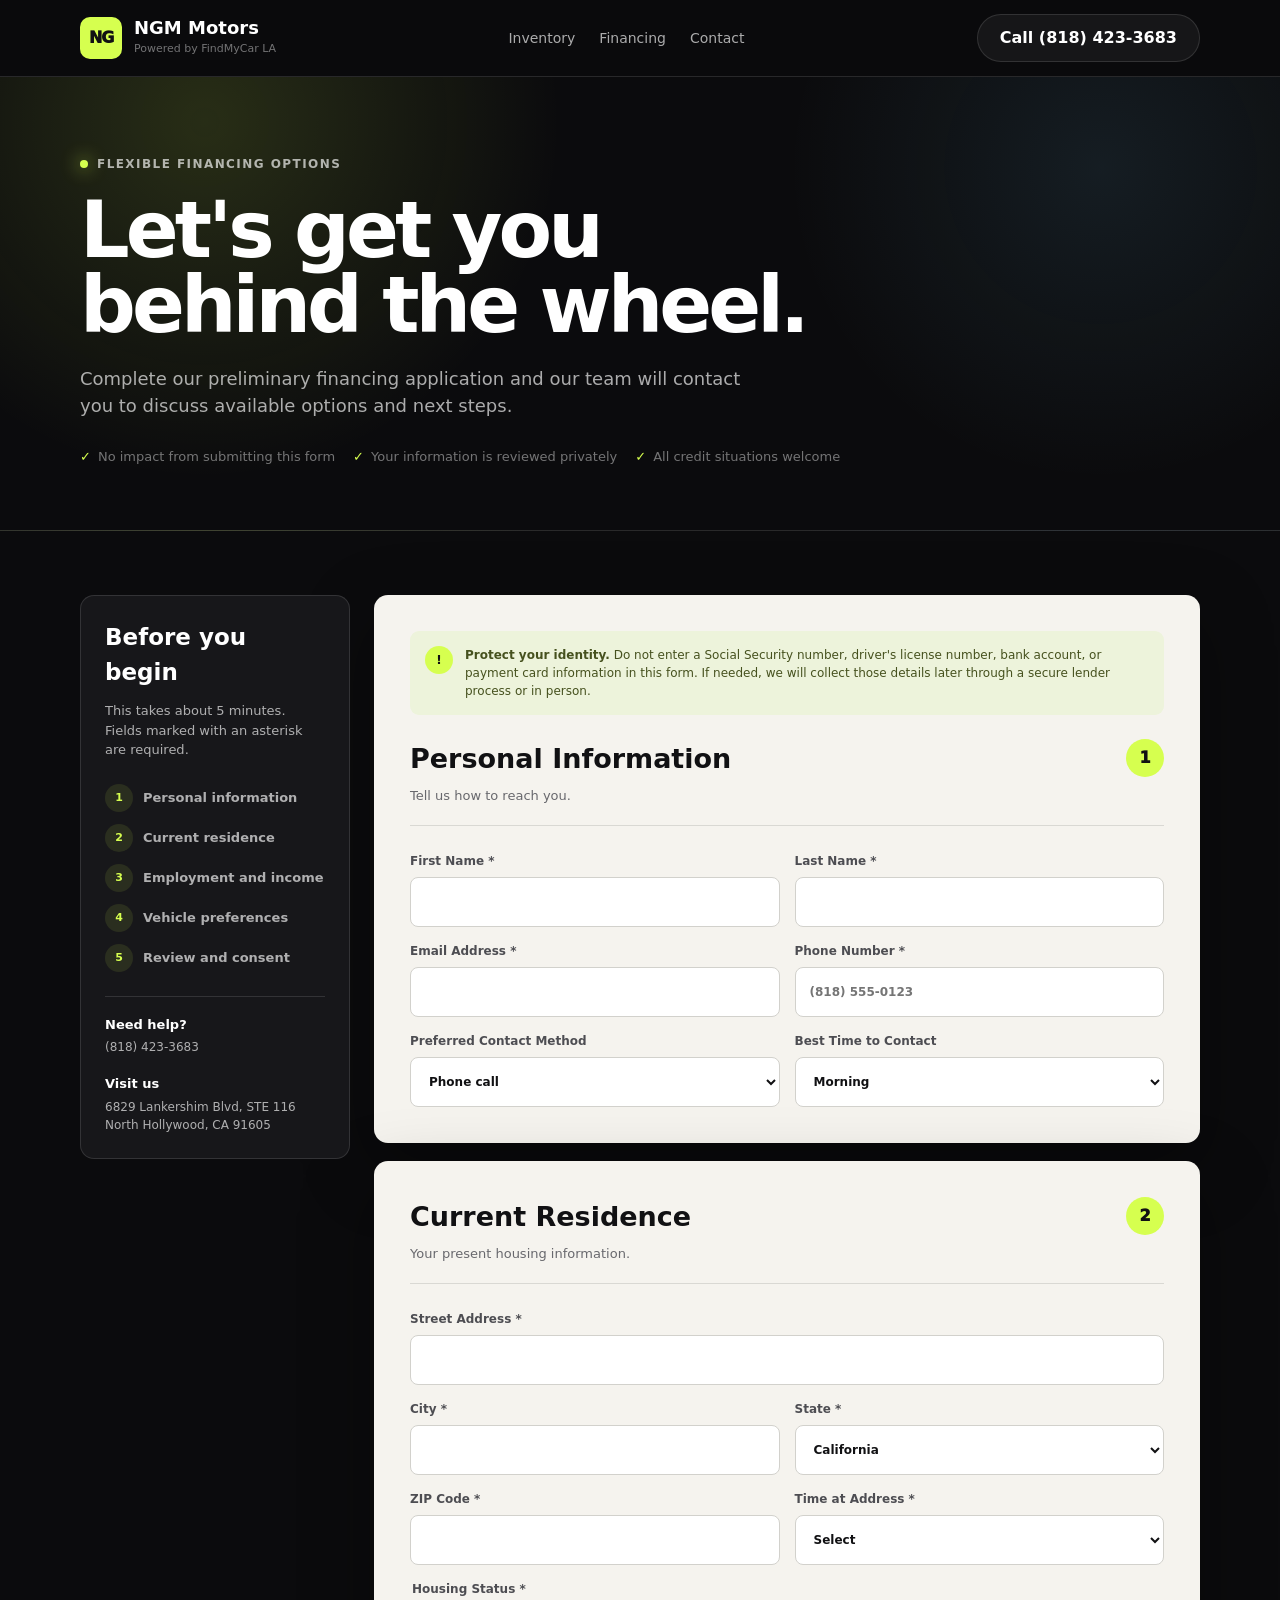
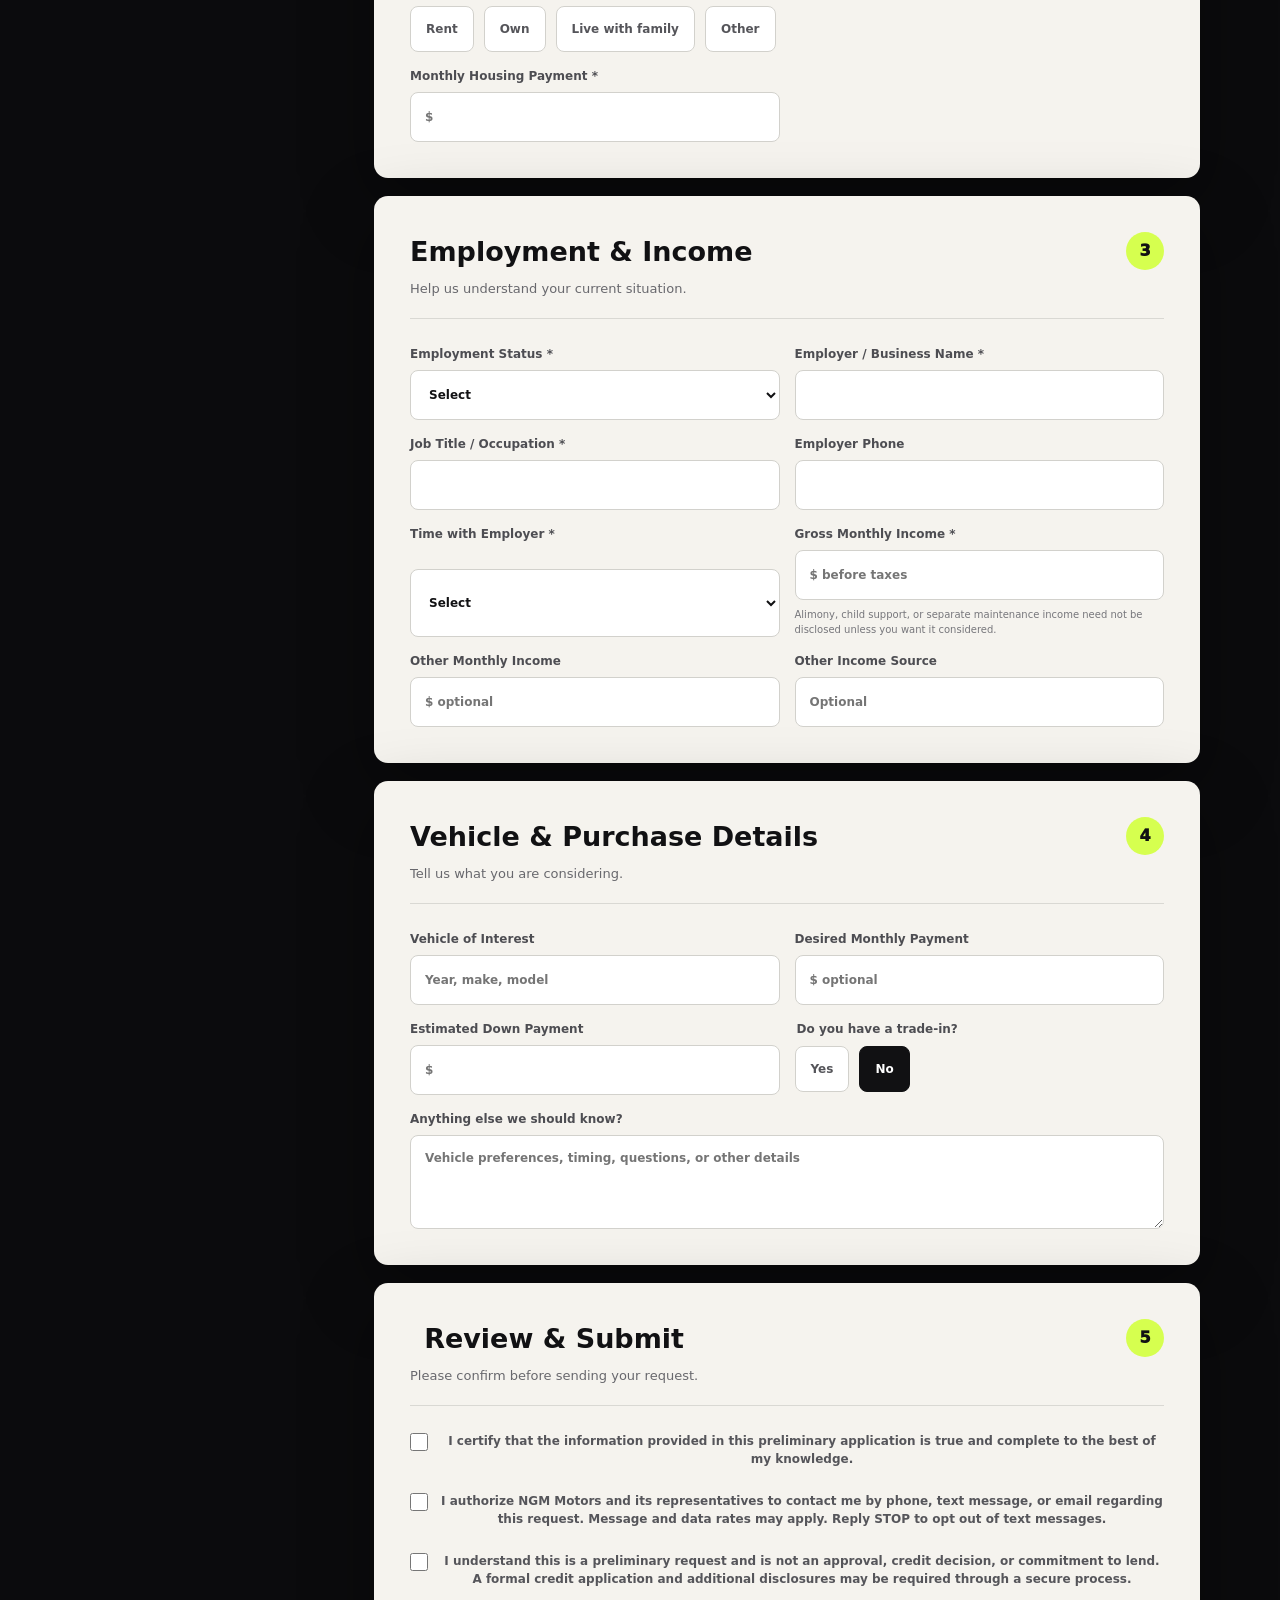
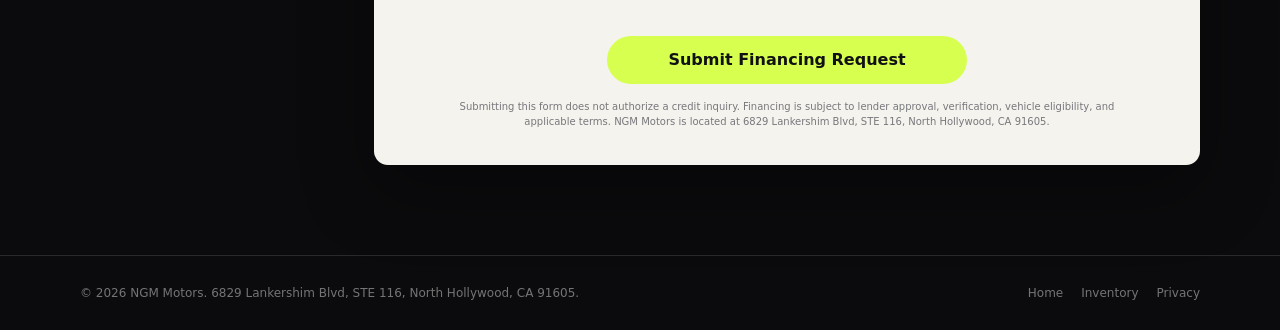
==== financing.html @ ab45f1ca "Add financing application and dealership address" ====
<!DOCTYPE html>
<html lang="en">
<head>
  <meta charset="UTF-8">
  <meta name="viewport" content="width=device-width, initial-scale=1.0">
  <meta name="description" content="Apply for vehicle financing with NGM Motors in North Hollywood, California. Submit a secure preliminary financing request online.">
  <title>Apply for Financing | NGM Motors</title>
  <style>
    :root {
      --bg: #0b0b0d;
      --panel: #17171a;
      --text: #fff;
      --muted: rgba(255,255,255,.66);
      --faint: rgba(255,255,255,.43);
      --line: rgba(255,255,255,.12);
      --accent: #d6ff4f;
      --ink: #111113;
      --paper: #f5f3ee;
      --radius: 14px;
      --shadow: 0 24px 70px rgba(0,0,0,.35);
    }
    * { box-sizing: border-box; }
    html { scroll-behavior: smooth; }
    body { margin: 0; background: var(--bg); color: var(--text); font-family: Inter, ui-sans-serif, system-ui, -apple-system, BlinkMacSystemFont, "Segoe UI", sans-serif; line-height: 1.5; }
    a { color: inherit; text-decoration: none; }
    button, input, select, textarea { font: inherit; }
    button, select { cursor: pointer; }
    h1, h2, h3, p { margin-top: 0; }
    .container { width: min(1120px, calc(100% - 32px)); margin: 0 auto; }
    .site-header { position: sticky; top: 0; z-index: 20; border-bottom: 1px solid var(--line); background: rgba(11,11,13,.88); backdrop-filter: blur(18px); }
    .header-inner { display: flex; align-items: center; justify-content: space-between; gap: 24px; min-height: 76px; }
    .brand { display: flex; align-items: center; gap: 12px; }
    .brand-mark { display: grid; width: 42px; height: 42px; place-items: center; border-radius: 10px; background: var(--accent); color: var(--ink); font-weight: 950; letter-spacing: -.08em; }
    .brand-name { display: block; font-size: 18px; font-weight: 900; line-height: 1; }
    .brand-note { display: block; margin-top: 4px; color: var(--faint); font-size: 11px; }
    .nav { display: flex; align-items: center; gap: 24px; color: var(--muted); font-size: 14px; }
    .nav a:hover { color: var(--text); }
    .button { display: inline-flex; min-height: 48px; align-items: center; justify-content: center; gap: 8px; border: 1px solid transparent; border-radius: 999px; padding: 0 22px; font-weight: 850; transition: transform .16s ease, background .16s ease; }
    .button:hover { transform: translateY(-1px); }
    .button-primary { background: var(--accent); color: var(--ink); }
    .button-primary:hover { background: #e2ff76; }
    .button-ghost { border-color: var(--line); background: rgba(255,255,255,.05); color: var(--text); }

    .hero { border-bottom: 1px solid var(--line); background: radial-gradient(circle at 16% 10%, rgba(214,255,79,.14), transparent 31%), radial-gradient(circle at 86% 20%, rgba(125,211,252,.09), transparent 27%), var(--bg); }
    .hero-inner { padding: 74px 0 64px; }
    .eyebrow { display: inline-flex; align-items: center; gap: 9px; margin-bottom: 20px; color: var(--muted); font-size: 12px; font-weight: 850; letter-spacing: .12em; text-transform: uppercase; }
    .eyebrow::before { content: ""; width: 8px; height: 8px; border-radius: 50%; background: var(--accent); box-shadow: 0 0 18px var(--accent); }
    h1 { max-width: 840px; margin-bottom: 22px; font-size: clamp(46px, 7vw, 78px); line-height: .96; letter-spacing: -.05em; }
    .hero-copy { max-width: 690px; margin-bottom: 0; color: var(--muted); font-size: 18px; }
    .trust-row { display: flex; flex-wrap: wrap; gap: 18px; margin-top: 28px; color: var(--faint); font-size: 13px; }
    .trust-row span::before { content: "\2713"; margin-right: 7px; color: var(--accent); font-weight: 900; }

    .application-section { padding: 64px 0 90px; }
    .application-layout { display: grid; grid-template-columns: 270px minmax(0,1fr); gap: 24px; align-items: start; }
    .application-aside { position: sticky; top: 100px; border: 1px solid var(--line); border-radius: var(--radius); background: var(--panel); padding: 24px; }
    .application-aside h2 { margin-bottom: 12px; font-size: 23px; }
    .application-aside p { color: var(--muted); font-size: 13px; }
    .steps { display: grid; gap: 12px; margin: 24px 0; padding: 0; list-style: none; counter-reset: steps; }
    .steps li { display: flex; align-items: center; gap: 10px; color: var(--muted); font-size: 13px; font-weight: 750; }
    .steps li::before { counter-increment: steps; content: counter(steps); display: grid; width: 28px; height: 28px; flex: 0 0 auto; place-items: center; border-radius: 50%; background: rgba(214,255,79,.1); color: var(--accent); font-size: 11px; font-weight: 900; }
    .dealer-card { border-top: 1px solid var(--line); padding-top: 18px; color: var(--muted); font-size: 12px; }
    .dealer-card strong { display: block; margin-bottom: 4px; color: var(--text); font-size: 13px; }

    .finance-form { display: grid; gap: 18px; }
    .form-card { border-radius: var(--radius); background: var(--paper); color: var(--ink); padding: clamp(24px,4vw,36px); box-shadow: var(--shadow); }
    .section-heading { display: flex; align-items: start; justify-content: space-between; gap: 20px; margin-bottom: 26px; border-bottom: 1px solid rgba(17,17,19,.12); padding-bottom: 20px; }
    .section-heading h2 { margin-bottom: 6px; font-size: 27px; }
    .section-heading p { margin-bottom: 0; color: #68686d; font-size: 13px; }
    .section-number { display: grid; width: 38px; height: 38px; flex: 0 0 auto; place-items: center; border-radius: 50%; background: var(--accent); font-weight: 950; }
    .fields { display: grid; grid-template-columns: repeat(2,minmax(0,1fr)); gap: 15px; }
    .field { display: grid; gap: 7px; color: #4d4d52; font-size: 12px; font-weight: 850; }
    .field-full { grid-column: 1/-1; }
    .field input, .field select, .field textarea { width: 100%; min-width: 0; border: 1px solid #d2d1cc; border-radius: 8px; background: #fff; color: var(--ink); outline: 0; padding: 13px 14px; }
    .field input, .field select { min-height: 50px; }
    .field textarea { min-height: 94px; resize: vertical; }
    .field input:focus, .field select:focus, .field textarea:focus { border-color: var(--ink); box-shadow: 0 0 0 3px rgba(17,17,19,.08); }
    .field-help { color: #76767b; font-size: 10px; font-weight: 500; }
    .security-note { display: flex; align-items: start; gap: 12px; margin-bottom: 24px; border-radius: 9px; background: #edf3db; padding: 15px; color: #46511e; font-size: 12px; }
    .security-icon { display: grid; width: 28px; height: 28px; flex: 0 0 auto; place-items: center; border-radius: 50%; background: var(--accent); color: var(--ink); font-weight: 900; }
    .radio-group { display: flex; flex-wrap: wrap; gap: 10px; }
    .radio-option { position: relative; }
    .radio-option input { position: absolute; opacity: 0; pointer-events: none; }
    .radio-option span { display: inline-flex; min-height: 46px; align-items: center; border: 1px solid #d2d1cc; border-radius: 8px; background: #fff; padding: 0 15px; color: #55555a; font-size: 12px; font-weight: 800; }
    .radio-option input:checked + span { border-color: var(--ink); background: var(--ink); color: #fff; }
    .consent { display: grid; grid-template-columns: 20px 1fr; gap: 10px; align-items: start; color: #55555a; font-size: 12px; font-weight: 600; }
    .consent input { width: 18px; height: 18px; margin: 1px 0 0; accent-color: var(--ink); }
    .submit-card { text-align: center; }
    .submit-card .button { width: min(360px,100%); }
    .fine-print { max-width: 700px; margin: 15px auto 0; color: #77777c; font-size: 10px; }
    .form-message { display: none; margin: 0 0 18px; border-radius: 8px; padding: 13px; font-size: 13px; font-weight: 800; }
    .form-message.visible { display: block; }
    .form-message.success { background: #eaf5d1; color: #3d4a15; }
    .form-message.error { background: #fce8e8; color: #8d2525; }

    .footer { border-top: 1px solid var(--line); padding: 28px 0; color: var(--faint); font-size: 12px; }
    .footer-inner { display: flex; justify-content: space-between; gap: 20px; }
    .footer-links { display: flex; flex-wrap: wrap; gap: 18px; }
    .footer a:hover { color: var(--text); }
    @media (max-width: 860px) { .nav { display: none; } .application-layout { grid-template-columns: 1fr; } .application-aside { position: static; } .steps { grid-template-columns: repeat(2,1fr); } }
    @media (max-width: 620px) { .container { width: min(100% - 24px,1120px); } .header-inner { min-height: 68px; } .header-inner > .button { display: none; } .hero-inner { padding: 52px 0 44px; } .application-section { padding: 38px 0 64px; } .steps, .fields { grid-template-columns: 1fr; } .field-full { grid-column: auto; } .section-heading { align-items: stretch; flex-direction: column-reverse; } .footer-inner { flex-direction: column; } }
  </style>
</head>
<body>
  <header class="site-header">
    <div class="container header-inner">
      <a class="brand" href="index.html" aria-label="NGM Motors home"><span class="brand-mark">NG</span><span><span class="brand-name">NGM Motors</span><span class="brand-note">Powered by FindMyCar LA</span></span></a>
      <nav class="nav" aria-label="Main navigation"><a href="index.html#inventory">Inventory</a><a href="financing.html">Financing</a><a href="index.html#contact">Contact</a></nav>
      <a class="button button-ghost" href="tel:+18184233683">Call (818) 423-3683</a>
    </div>
  </header>

  <main>
    <section class="hero">
      <div class="container hero-inner">
        <p class="eyebrow">Flexible financing options</p>
        <h1>Let's get you<br>behind the wheel.</h1>
        <p class="hero-copy">Complete our preliminary financing application and our team will contact you to discuss available options and next steps.</p>
        <div class="trust-row"><span>No impact from submitting this form</span><span>Your information is reviewed privately</span><span>All credit situations welcome</span></div>
      </div>
    </section>

    <section class="application-section">
      <div class="container application-layout">
        <aside class="application-aside">
          <h2>Before you begin</h2>
          <p>This takes about 5 minutes. Fields marked with an asterisk are required.</p>
          <ol class="steps"><li>Personal information</li><li>Current residence</li><li>Employment and income</li><li>Vehicle preferences</li><li>Review and consent</li></ol>
          <div class="dealer-card"><strong>Need help?</strong><a href="tel:+18184233683">(818) 423-3683</a><br><br><strong>Visit us</strong>6829 Lankershim Blvd, STE 116<br>North Hollywood, CA 91605</div>
        </aside>

        <form id="financeForm" class="finance-form" action="https://formspree.io/f/mrededgd" method="POST">
          <input type="hidden" name="request_type" value="Preliminary financing application">
          <section class="form-card">
            <div class="security-note"><span class="security-icon">!</span><span><strong>Protect your identity.</strong> Do not enter a Social Security number, driver's license number, bank account, or payment card information in this form. If needed, we will collect those details later through a secure lender process or in person.</span></div>
            <div class="section-heading"><div><h2>Personal Information</h2><p>Tell us how to reach you.</p></div><span class="section-number">1</span></div>
            <div class="fields">
              <label class="field">First Name *<input name="first_name" type="text" autocomplete="given-name" required></label>
              <label class="field">Last Name *<input name="last_name" type="text" autocomplete="family-name" required></label>
              <label class="field">Email Address *<input name="email" type="email" autocomplete="email" required></label>
              <label class="field">Phone Number *<input name="phone" type="tel" autocomplete="tel" placeholder="(818) 555-0123" required></label>
              <label class="field">Preferred Contact Method<select name="preferred_contact"><option>Phone call</option><option>Text message</option><option>Email</option></select></label>
              <label class="field">Best Time to Contact<select name="best_contact_time"><option>Morning</option><option>Afternoon</option><option>Evening</option></select></label>
            </div>
          </section>

          <section class="form-card">
            <div class="section-heading"><div><h2>Current Residence</h2><p>Your present housing information.</p></div><span class="section-number">2</span></div>
            <div class="fields">
              <label class="field field-full">Street Address *<input name="street_address" type="text" autocomplete="street-address" required></label>
              <label class="field">City *<input name="city" type="text" autocomplete="address-level2" required></label>
              <label class="field">State *<select name="state" autocomplete="address-level1" required><option value="CA">California</option><option value="AZ">Arizona</option><option value="NV">Nevada</option><option value="OR">Oregon</option><option value="other">Other</option></select></label>
              <label class="field">ZIP Code *<input name="zip" type="text" inputmode="numeric" autocomplete="postal-code" pattern="[0-9]{5}(-[0-9]{4})?" required></label>
              <label class="field">Time at Address *<select name="time_at_address" required><option value="">Select</option><option>Less than 1 year</option><option>1-2 years</option><option>2-5 years</option><option>5+ years</option></select></label>
              <fieldset class="field field-full" style="border:0;padding:0;margin:0"><legend style="margin-bottom:8px">Housing Status *</legend><div class="radio-group"><label class="radio-option"><input type="radio" name="housing_status" value="Rent" required><span>Rent</span></label><label class="radio-option"><input type="radio" name="housing_status" value="Own"><span>Own</span></label><label class="radio-option"><input type="radio" name="housing_status" value="Family"><span>Live with family</span></label><label class="radio-option"><input type="radio" name="housing_status" value="Other"><span>Other</span></label></div></fieldset>
              <label class="field">Monthly Housing Payment *<input name="monthly_housing_payment" type="number" min="0" step="1" inputmode="decimal" placeholder="$" required></label>
            </div>
          </section>

          <section class="form-card">
            <div class="section-heading"><div><h2>Employment &amp; Income</h2><p>Help us understand your current situation.</p></div><span class="section-number">3</span></div>
            <div class="fields">
              <label class="field">Employment Status *<select name="employment_status" required><option value="">Select</option><option>Employed</option><option>Self-employed</option><option>Retired</option><option>Student</option><option>Other income</option></select></label>
              <label class="field">Employer / Business Name *<input name="employer" type="text" autocomplete="organization" required></label>
              <label class="field">Job Title / Occupation *<input name="occupation" type="text" autocomplete="organization-title" required></label>
              <label class="field">Employer Phone<input name="employer_phone" type="tel"></label>
              <label class="field">Time with Employer *<select name="employment_duration" required><option value="">Select</option><option>Less than 1 year</option><option>1-2 years</option><option>2-5 years</option><option>5+ years</option></select></label>
              <label class="field">Gross Monthly Income *<input name="gross_monthly_income" type="number" min="0" step="1" inputmode="decimal" placeholder="$ before taxes" required><span class="field-help">Alimony, child support, or separate maintenance income need not be disclosed unless you want it considered.</span></label>
              <label class="field">Other Monthly Income<input name="other_monthly_income" type="number" min="0" step="1" inputmode="decimal" placeholder="$ optional"></label>
              <label class="field">Other Income Source<input name="other_income_source" type="text" placeholder="Optional"></label>
            </div>
          </section>

          <section class="form-card">
            <div class="section-heading"><div><h2>Vehicle &amp; Purchase Details</h2><p>Tell us what you are considering.</p></div><span class="section-number">4</span></div>
            <div class="fields">
              <label class="field">Vehicle of Interest<input name="vehicle_interest" type="text" placeholder="Year, make, model"></label>
              <label class="field">Desired Monthly Payment<input name="desired_monthly_payment" type="number" min="0" step="1" inputmode="decimal" placeholder="$ optional"></label>
              <label class="field">Estimated Down Payment<input name="down_payment" type="number" min="0" step="1" inputmode="decimal" placeholder="$"></label>
              <fieldset class="field" style="border:0;padding:0;margin:0"><legend style="margin-bottom:8px">Do you have a trade-in?</legend><div class="radio-group"><label class="radio-option"><input type="radio" name="trade_in" value="Yes"><span>Yes</span></label><label class="radio-option"><input type="radio" name="trade_in" value="No" checked><span>No</span></label></div></fieldset>
              <label class="field field-full">Anything else we should know?<textarea name="notes" placeholder="Vehicle preferences, timing, questions, or other details"></textarea></label>
            </div>
          </section>

          <section class="form-card submit-card">
            <div class="section-heading"><div><h2>Review &amp; Submit</h2><p>Please confirm before sending your request.</p></div><span class="section-number">5</span></div>
            <div id="formMessage" class="form-message" role="status"></div>
            <label class="consent"><input name="accuracy_consent" type="checkbox" required><span>I certify that the information provided in this preliminary application is true and complete to the best of my knowledge.</span></label>
            <br>
            <label class="consent"><input name="contact_consent" type="checkbox" required><span>I authorize NGM Motors and its representatives to contact me by phone, text message, or email regarding this request. Message and data rates may apply. Reply STOP to opt out of text messages.</span></label>
            <br>
            <label class="consent"><input name="credit_notice" type="checkbox" required><span>I understand this is a preliminary request and is not an approval, credit decision, or commitment to lend. A formal credit application and additional disclosures may be required through a secure process.</span></label>
            <br><br>
            <button id="submitButton" class="button button-primary" type="submit">Submit Financing Request</button>
            <p class="fine-print">Submitting this form does not authorize a credit inquiry. Financing is subject to lender approval, verification, vehicle eligibility, and applicable terms. NGM Motors is located at 6829 Lankershim Blvd, STE 116, North Hollywood, CA 91605.</p>
          </section>
        </form>
      </div>
    </section>
  </main>

  <footer class="footer"><div class="container footer-inner"><span>&copy; 2026 NGM Motors. 6829 Lankershim Blvd, STE 116, North Hollywood, CA 91605.</span><span class="footer-links"><a href="index.html">Home</a><a href="index.html#inventory">Inventory</a><a href="https://fndmycar.com/privacy.html">Privacy</a></span></div></footer>
  <script>
    const form = document.querySelector("#financeForm");
    const message = document.querySelector("#formMessage");
    const submitButton = document.querySelector("#submitButton");

    form.addEventListener("submit", async event => {
      event.preventDefault();
      message.className = "form-message";
      submitButton.disabled = true;
      submitButton.textContent = "Sending...";

      try {
        const response = await fetch(form.action, {
          method: form.method,
          body: new FormData(form),
          headers: { Accept: "application/json" }
        });
        if (!response.ok) throw new Error("Request failed");
        message.textContent = "Thank you. Your preliminary financing request has been received. Our team will contact you shortly.";
        message.className = "form-message success visible";
        form.reset();
        message.scrollIntoView({ behavior: "smooth", block: "center" });
      } catch (error) {
        message.textContent = "We could not send your request. Please call us at (818) 423-3683 for assistance.";
        message.className = "form-message error visible";
      } finally {
        submitButton.disabled = false;
        submitButton.textContent = "Submit Financing Request";
      }
    });
  </script>
</body>
</html>
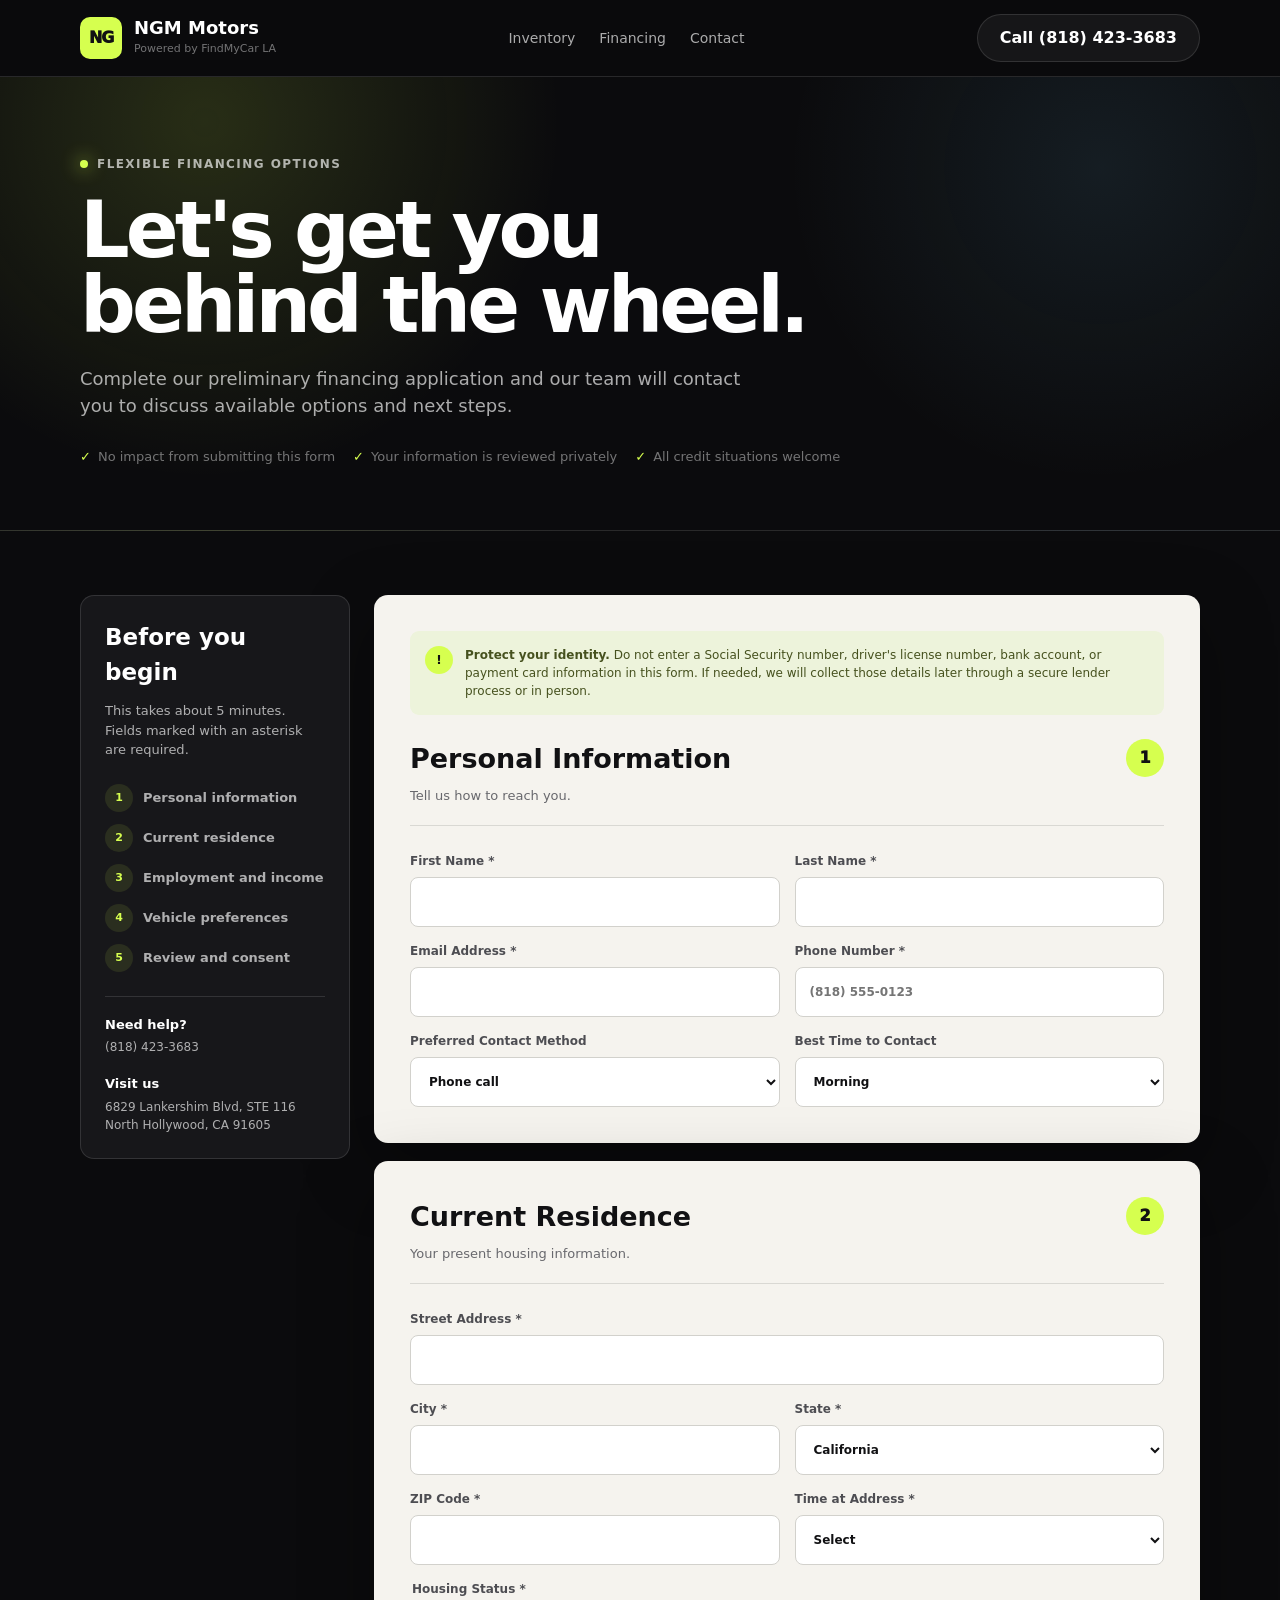
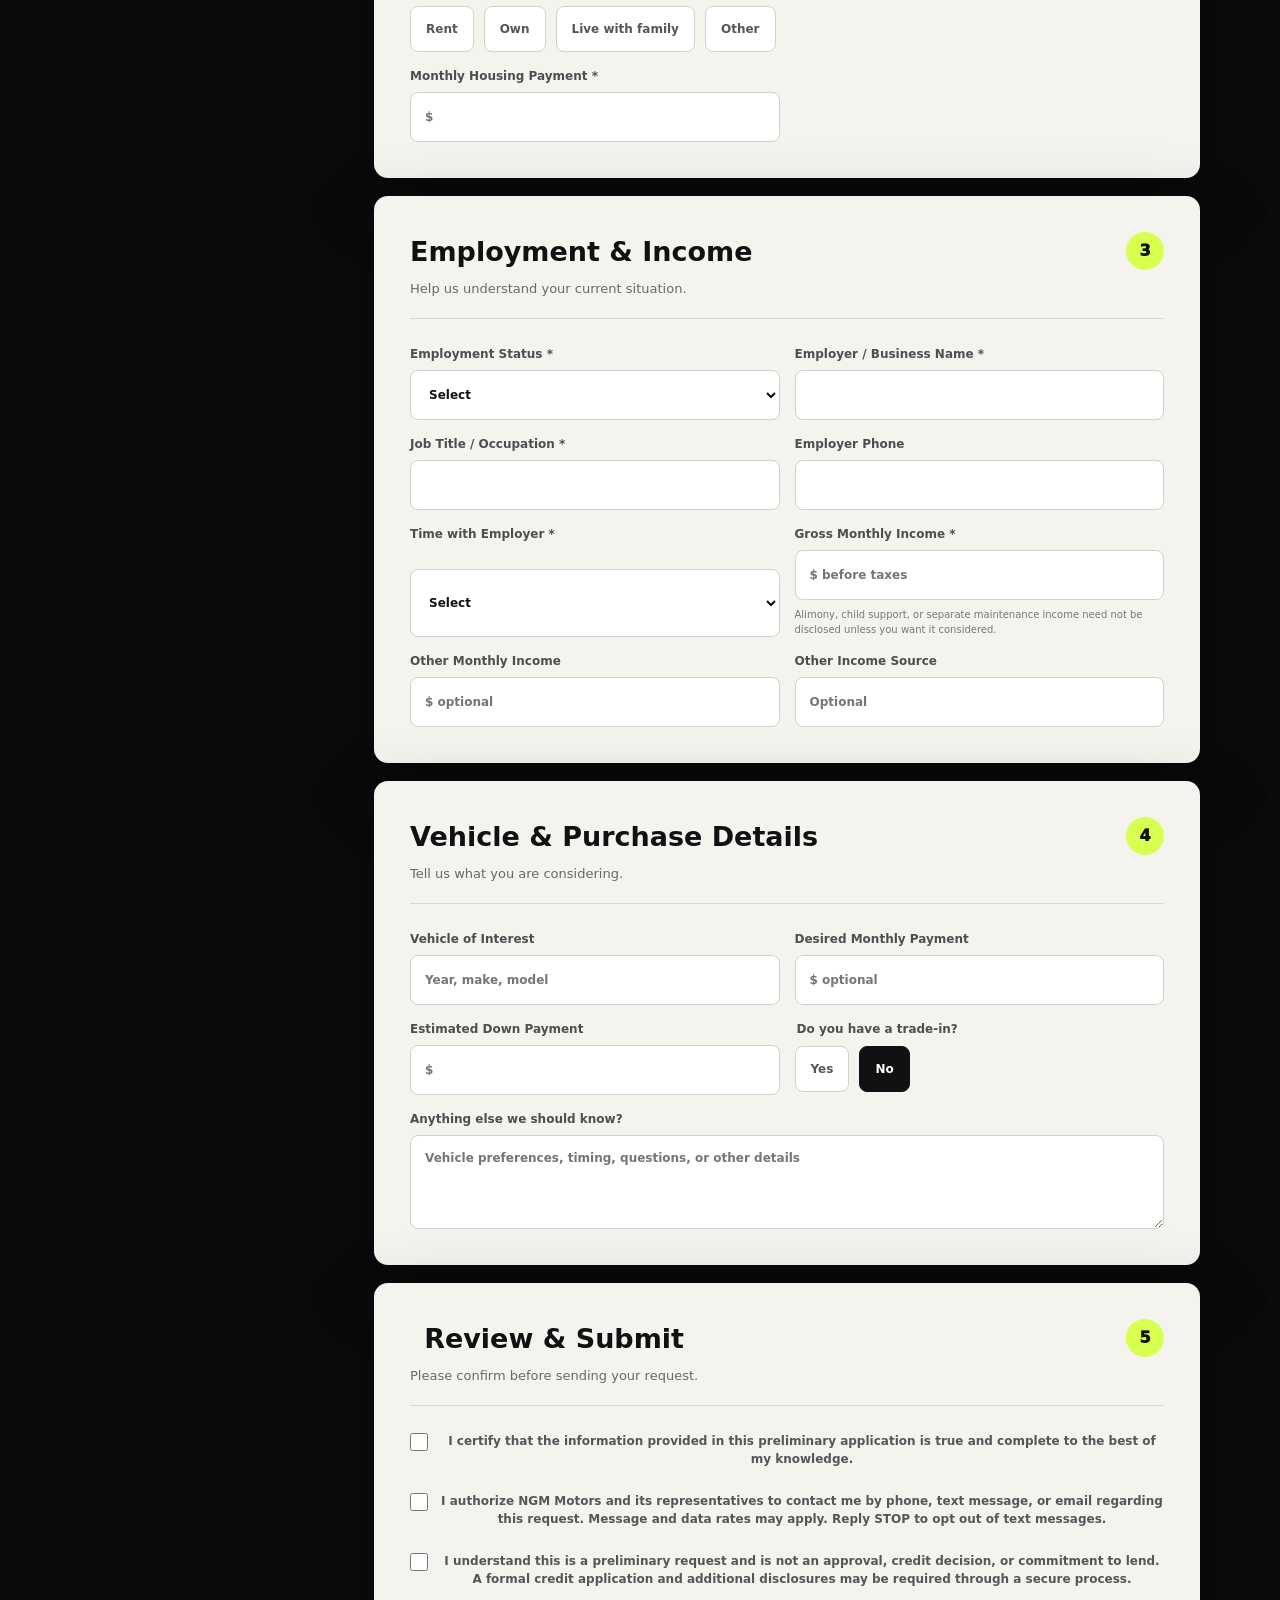
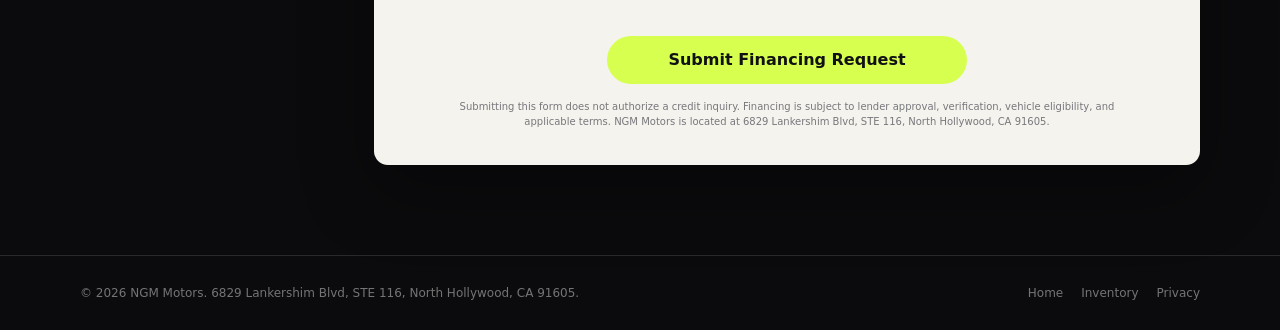
==== commit f55ca768: "Add technical SEO and vehicle landing pages" ====
--- a/financing.html
+++ b/financing.html
@@ -4,6 +4,13 @@
   <meta charset="UTF-8">
   <meta name="viewport" content="width=device-width, initial-scale=1.0">
   <meta name="description" content="Apply for vehicle financing with NGM Motors in North Hollywood, California. Submit a secure preliminary financing request online.">
+  <meta name="robots" content="index,follow">
+  <link rel="canonical" href="https://ngm.fndmycar.com/financing.html">
+  <meta property="og:type" content="website">
+  <meta property="og:site_name" content="NGM Motors">
+  <meta property="og:title" content="Apply for Vehicle Financing | NGM Motors">
+  <meta property="og:description" content="Submit a preliminary vehicle financing request to NGM Motors in North Hollywood, California.">
+  <meta property="og:url" content="https://ngm.fndmycar.com/financing.html">
   <title>Apply for Financing | NGM Motors</title>
   <style>
     :root {
